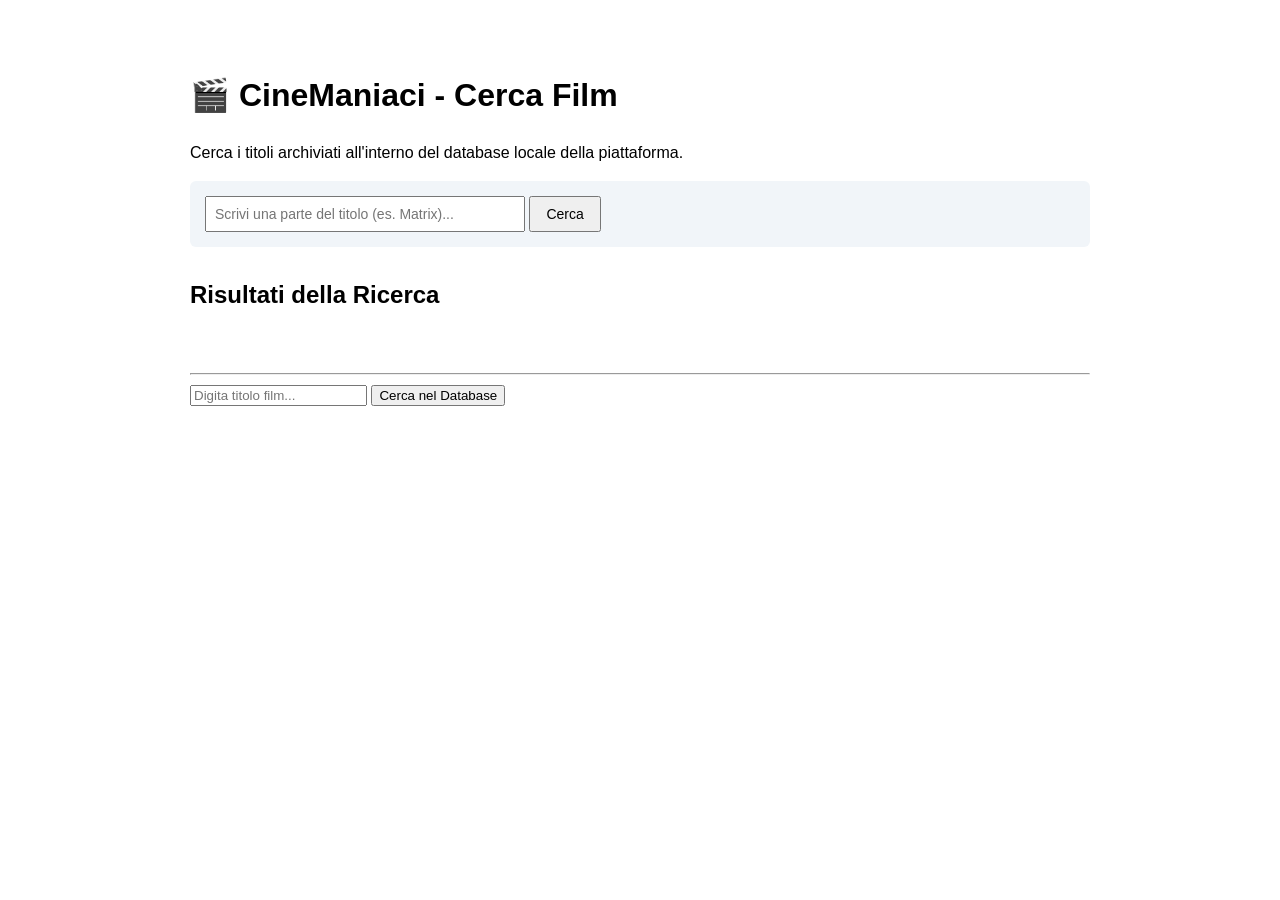
==== progetto/catalogo.html @ 9657b5c9 "ultimo aggiornamento alla 10" ====
<!DOCTYPE html>
<html lang="it">
<head>
    <meta charset="UTF-8">
    <meta name="viewport" content="width=device-width, initial-scale=1.0">
    <title>CineManiaci - Catalogo Locale</title>
</head>
<body style="font-family: sans-serif; max-width: 900px; margin: 30px auto; padding: 20px; line-height: 1.5;">
 
    <h1>🎬 CineManiaci - Cerca Film</h1>
    <p>Cerca i titoli archiviati all'interno del database locale della piattaforma.</p>
   
    <div style="margin-bottom: 30px; background: #f1f5f9; padding: 15px; border-radius: 6px;">
        <input type="text" id="campoCerca" placeholder="Scrivi una parte del titolo (es. Matrix)..." style="padding: 8px; width: 300px; font-size: 14px;">
        <button onclick="avviaRicerca()" style="padding: 8px 15px; font-size: 14px; cursor: pointer;">Cerca</button>
    </div>
 
    <h2>Risultati della Ricerca</h2>
    <div id="risultati" style="display: grid; grid-template-columns: repeat(3, 1fr); gap: 20px; margin-bottom: 40px;">
        </div>
 
    <hr>
 
    <div id="schedaFilm" style="display: none; background: #f0fdf4; border: 1px solid #bbf7d0; padding: 25px; border-radius: 8px;">
        <h2 id="schedaTitolo" style="color: #16a34a; margin-top: 0;"></h2>
        <p><b>Anno di Uscita:</b> <span id="schedaAnno"></span></p>
        <p><b>Trama del Film:</b></p>
        <p id="schedaTrama" style="font-style: italic; color: #374151;"></p>
    </div>
 
<input type="text" id="campoCerca" placeholder="Digita titolo film...">
<button onclick="avviaRicerca()">Cerca nel Database</button>
<!-- Contenitore in cui inietteremo le locandine e i bottoni -->
<div id="risultati" style="display: grid; grid-template-columns: repeat(3, 1fr); gap: 20px; margin-top:20px;"></div>
   
   <script>
        const API_URL = "https://effective-space-barnacle-qv775v5wqgpgfpr6-8000.app.github.dev";
 
        async function avviaRicerca() {
 
        // ✅ Leggo il testo ricercato dall’utente
        const keyword = document.getElementById("campoCerca").value;
 
        // Controllo campo vuoto
        if (!keyword.trim()) {
            alert("Inserisci un testo per la ricerca!");
            return;
        }
 
        try {
            // Nascondo la scheda precedente prima di mostrare i nuovi risultati
            document.getElementById("schedaFilm").style.display = "none";

            // ✅ Effettuo la chiamata al backend
            const response = await fetch(`${API_URL}/film/ricerca?keyword=${encodeURIComponent(keyword)}`);
            const risultati = await response.json();
 
            const contenitore = document.getElementById("risultati");
 
            // ✅ Pulisco i vecchi risultati
            contenitore.innerHTML = "";
 
            // ✅ Controllo se non ci sono risultati
            if (risultati.length === 0) {
                contenitore.innerHTML = "<p>Nessun film trovato.</p>";
                return;
            }
 
            // ✅ Ciclo l'array dei film
            risultati.forEach(film => {
 
                // ✅ Creo il div per ogni film
                const divFilm = document.createElement("div");
 
                divFilm.style.border = "1px solid #ccc";
                divFilm.style.padding = "10px";
                divFilm.style.borderRadius = "6px";
                divFilm.style.cursor = "pointer";
 
                // ✅ Preparo il contenuto
                divFilm.innerHTML = `
                    <h3>${film.titolo}</h3>
                    <p><b>Anno:</b> ${film.anno}</p>
                    <button onclick="apriScheda(${film.id})">Dettagli</button>
                `;
 
                // Click per aprire scheda
                divFilm.onclick = () => apriScheda(film.id);
 
                // ✅ Aggiungo al contenitore
                contenitore.appendChild(divFilm);
            });
 
        } catch (errore) {
            console.error("Errore:", errore);
            document.getElementById("risultati").innerHTML =
                "<p>Errore durante la ricerca.</p>";
        }
    }
    async function apriScheda(idFilm) {
        try {
            const response = await fetch(`${API_URL}/film/${idFilm}`);
            const film = await response.json();
 
            document.getElementById("schedaTitolo").textContent = film.titolo;
            document.getElementById("schedaAnno").textContent = film.anno;
            document.getElementById("schedaTrama").textContent = film.trama;
 
            document.getElementById("schedaFilm").style.display = "block";
        } catch (errore) {
            console.error("Errore:", errore);
            alert("Errore nel recupero dei dettagli del film.");
        }
    }
    </script>
</body>
</html>
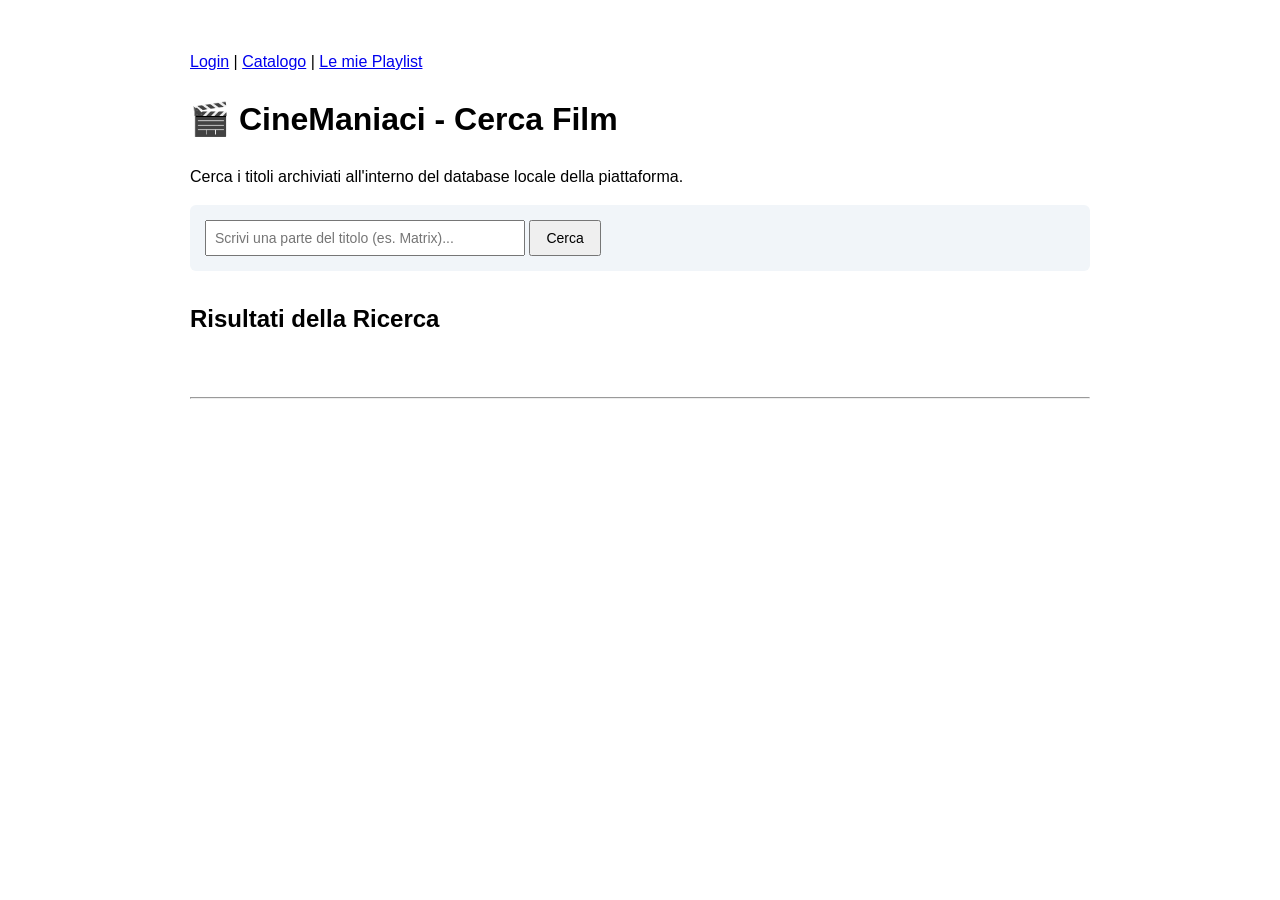
==== commit 487071b3: "1" ====
--- a/progetto/catalogo.html
+++ b/progetto/catalogo.html
@@ -6,7 +6,13 @@
     <title>CineManiaci - Catalogo Locale</title>
 </head>
 <body style="font-family: sans-serif; max-width: 900px; margin: 30px auto; padding: 20px; line-height: 1.5;">
- 
+
+    <nav style="margin-bottom: 20px;">
+        <a href="login.html">Login</a> |
+        <a href="catalogo.html">Catalogo</a> |
+        <a href="playlist.html">Le mie Playlist</a>
+    </nav>
+
     <h1>🎬 CineManiaci - Cerca Film</h1>
     <p>Cerca i titoli archiviati all'interno del database locale della piattaforma.</p>
    
@@ -23,18 +29,27 @@
  
     <div id="schedaFilm" style="display: none; background: #f0fdf4; border: 1px solid #bbf7d0; padding: 25px; border-radius: 8px;">
         <h2 id="schedaTitolo" style="color: #16a34a; margin-top: 0;"></h2>
+        <img id="schedaImmagine" src="" alt="Locandina del film" style="max-width: 220px; border-radius: 8px; margin-bottom: 15px; display: none;">
         <p><b>Anno di Uscita:</b> <span id="schedaAnno"></span></p>
         <p><b>Trama del Film:</b></p>
         <p id="schedaTrama" style="font-style: italic; color: #374151;"></p>
+
+        <hr>
+
+        <h3>📺 Video e Commenti</h3>
+        <div id="listaVideo" style="margin-bottom: 20px;"></div>
+
+        <div style="background: #e0f2fe; padding: 15px; border-radius: 6px;">
+            <h4 style="margin-top:0;">Aggiungi un video/recensione (richiede login)</h4>
+            <input type="text" id="nuovoVideoUrl" placeholder="Link YouTube" style="padding: 6px; width: 260px; margin-bottom: 6px;"><br>
+            <textarea id="nuovoVideoCommento" placeholder="Commento (opzionale)" style="padding: 6px; width: 260px; height: 50px; margin-bottom: 6px;"></textarea><br>
+            <button onclick="aggiungiVideo()" style="padding: 6px 12px; cursor:pointer;">Pubblica</button>
+        </div>
     </div>
- 
-<input type="text" id="campoCerca" placeholder="Digita titolo film...">
-<button onclick="avviaRicerca()">Cerca nel Database</button>
-<!-- Contenitore in cui inietteremo le locandine e i bottoni -->
-<div id="risultati" style="display: grid; grid-template-columns: repeat(3, 1fr); gap: 20px; margin-top:20px;"></div>
    
    <script>
         const API_URL = "https://effective-space-barnacle-qv775v5wqgpgfpr6-8000.app.github.dev";
+        let filmSelezionatoId = null;
  
         async function avviaRicerca() {
  
@@ -80,6 +95,7 @@
                 // ✅ Preparo il contenuto
                 divFilm.innerHTML = `
                     <h3>${film.titolo}</h3>
+                    ${film.url_locandina ? `<img src="${film.url_locandina}" alt="${film.titolo}" style="width: 100%; max-height: 220px; object-fit: cover; border-radius: 6px; margin-bottom: 8px;">` : ""}
                     <p><b>Anno:</b> ${film.anno}</p>
                     <button onclick="apriScheda(${film.id})">Dettagli</button>
                 `;
@@ -102,17 +118,100 @@
             const response = await fetch(`${API_URL}/film/${idFilm}`);
             const film = await response.json();
  
+            filmSelezionatoId = film.id;
+
             document.getElementById("schedaTitolo").textContent = film.titolo;
             document.getElementById("schedaAnno").textContent = film.anno;
             document.getElementById("schedaTrama").textContent = film.trama;
+
+            const immagine = document.getElementById("schedaImmagine");
+            if (film.url_locandina) {
+                immagine.src = film.url_locandina;
+                immagine.style.display = "block";
+            } else {
+                immagine.src = "";
+                immagine.style.display = "none";
+            }
  
             document.getElementById("schedaFilm").style.display = "block";
+
+            // Carico la lista dei video/commenti associati a questo film
+            await caricaVideo(idFilm);
         } catch (errore) {
             console.error("Errore:", errore);
             alert("Errore nel recupero dei dettagli del film.");
+        }
+    }
+
+    // Chiunque può leggere i video/commenti, senza bisogno del token
+    async function caricaVideo(idFilm) {
+        const contenitore = document.getElementById("listaVideo");
+        contenitore.innerHTML = "Caricamento...";
+
+        try {
+            const risposta = await fetch(`${API_URL}/film/${idFilm}/video`);
+            const video = await risposta.json();
+
+            if (video.length === 0) {
+                contenitore.innerHTML = "<p><i>Nessun video o commento ancora presente. Sii il primo!</i></p>";
+                return;
+            }
+
+            contenitore.innerHTML = "";
+            video.forEach(v => {
+                const divVideo = document.createElement("div");
+                divVideo.style.borderBottom = "1px solid #d1fae5";
+                divVideo.style.padding = "8px 0";
+                divVideo.innerHTML = `
+                    <a href="${v.url_video_youtube}" target="_blank">${v.url_video_youtube}</a>
+                    ${v.commento ? `<p style="margin: 4px 0 0 0;">${v.commento}</p>` : ""}
+                `;
+                contenitore.appendChild(divVideo);
+            });
+        } catch (errore) {
+            console.error("Errore:", errore);
+            contenitore.innerHTML = "<p>Errore nel caricamento dei video.</p>";
+        }
+    }
+
+    // Solo chi ha effettuato il login (possiede un token) può pubblicare
+    async function aggiungiVideo() {
+        const tokenSalvato = localStorage.getItem("session_token");
+
+        if (!tokenSalvato) {
+            alert("Devi prima effettuare il login per aggiungere un video o un commento!");
+            return;
+        }
+
+        const url = document.getElementById("nuovoVideoUrl").value;
+        const commento = document.getElementById("nuovoVideoCommento").value;
+
+        if (!url.trim()) {
+            alert("Inserisci un link YouTube valido!");
+            return;
+        }
+
+        try {
+            const risposta = await fetch(`${API_URL}/film/${filmSelezionatoId}/video?token=${tokenSalvato}`, {
+                method: "POST",
+                headers: { "Content-Type": "application/json" },
+                body: JSON.stringify({ url_video_youtube: url, commento: commento || null })
+            });
+
+            const dati = await risposta.json();
+
+            if (risposta.ok) {
+                document.getElementById("nuovoVideoUrl").value = "";
+                document.getElementById("nuovoVideoCommento").value = "";
+                await caricaVideo(filmSelezionatoId);
+            } else {
+                alert("Errore: " + dati.detail);
+            }
+        } catch (errore) {
+            console.error("Errore:", errore);
+            alert("Errore durante l'invio del video.");
         }
     }
     </script>
 </body>
 </html>
- 
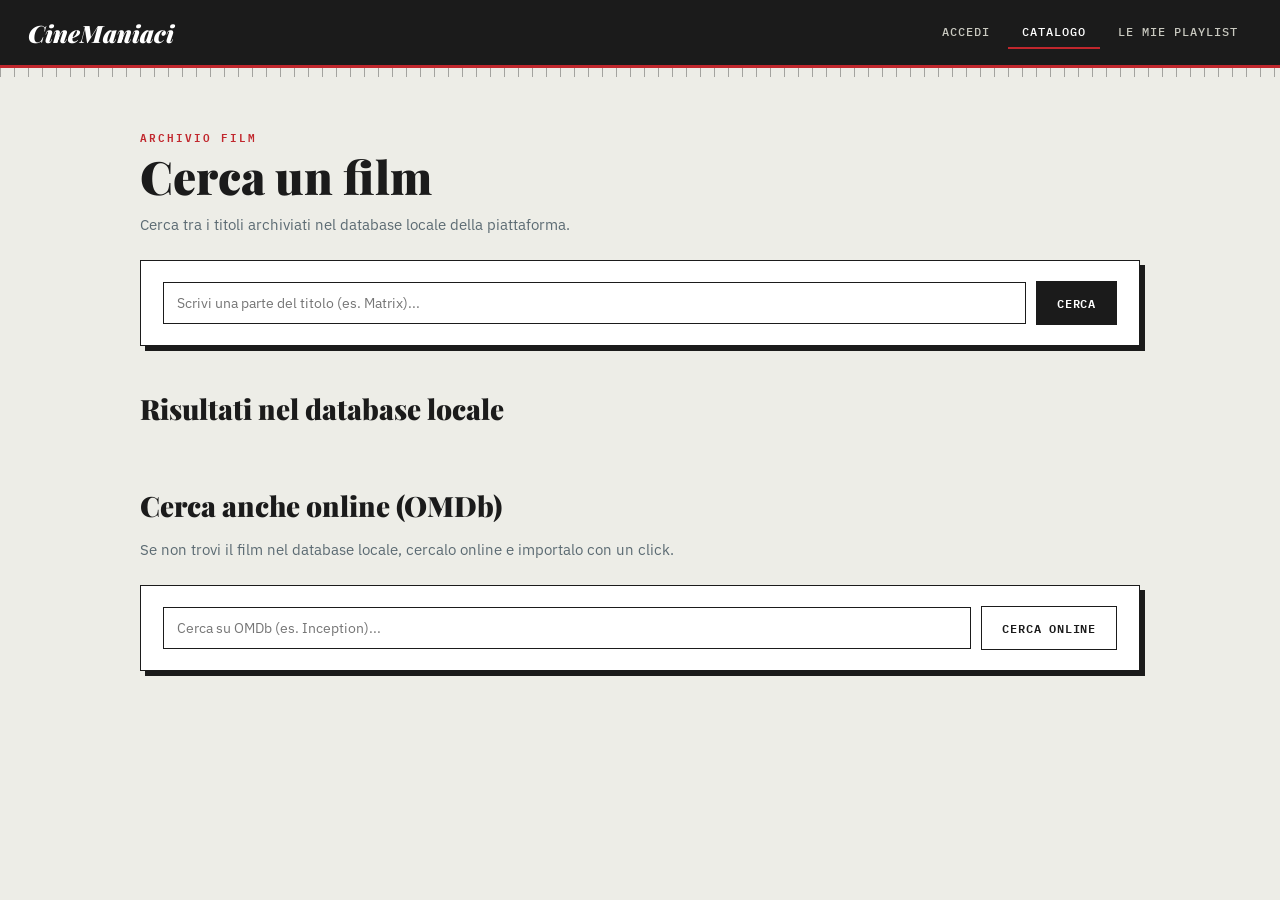
==== commit 1443dfd8: "quasi_finito2" ====
--- a/progetto/catalogo.html
+++ b/progetto/catalogo.html
@@ -3,215 +3,617 @@
 <head>
     <meta charset="UTF-8">
     <meta name="viewport" content="width=device-width, initial-scale=1.0">
-    <title>CineManiaci - Catalogo Locale</title>
+    <title>CineManiaci - Catalogo</title>
+    <style>
+        @import url('https://fonts.googleapis.com/css2?family=Playfair+Display:wght@700;900&family=IBM+Plex+Mono:wght@400;500;600&family=IBM+Plex+Sans:wght@400;500;600;700&display=swap');
+
+        :root {
+            --bg: #EDEDE7;
+            --card: #FFFFFF;
+            --ink: #1B1B1B;
+            --ink-muted: #5C6B73;
+            --red: #C1272D;
+            --sage: #4F7942;
+            --font-display: 'Playfair Display', serif;
+            --font-body: 'IBM Plex Sans', system-ui, sans-serif;
+            --font-mono: 'IBM Plex Mono', monospace;
+        }
+
+        * { box-sizing: border-box; }
+
+        body {
+            margin: 0;
+            background: var(--bg);
+            color: var(--ink);
+            font-family: var(--font-body);
+            min-height: 100vh;
+        }
+
+        .top-nav {
+            background: var(--ink);
+            border-bottom: 3px solid var(--red);
+            padding: 16px 28px;
+            display: flex;
+            align-items: center;
+            justify-content: space-between;
+            flex-wrap: wrap;
+            gap: 12px;
+            position: sticky;
+            top: 0;
+            z-index: 10;
+        }
+
+        .brand {
+            font-family: var(--font-display);
+            font-style: italic;
+            font-weight: 900;
+            font-size: 24px;
+            color: #fff;
+        }
+
+        .nav-links { display: flex; gap: 4px; }
+
+        .nav-links a {
+            font-family: var(--font-mono);
+            font-weight: 500;
+            font-size: 11.5px;
+            letter-spacing: 1px;
+            text-transform: uppercase;
+            color: #C9C9C0;
+            text-decoration: none;
+            padding: 8px 14px;
+            border-bottom: 2px solid transparent;
+            transition: all .15s;
+        }
+
+        .nav-links a:hover, .nav-links a.active {
+            color: #fff;
+            border-bottom-color: var(--red);
+        }
+
+        .ruler-divider {
+            height: 9px;
+            background-image: repeating-linear-gradient(90deg, var(--ink) 0 1px, transparent 1px 14px);
+            opacity: 0.35;
+        }
+
+        main {
+            max-width: 1040px;
+            margin: 0 auto;
+            padding: 50px 20px 90px;
+        }
+
+        .eyebrow {
+            font-family: var(--font-mono);
+            text-transform: uppercase;
+            letter-spacing: 2px;
+            font-size: 11px;
+            color: var(--red);
+            margin-bottom: 6px;
+            font-weight: 600;
+        }
+
+        .page-title {
+            font-family: var(--font-display);
+            font-weight: 900;
+            font-size: 46px;
+            line-height: 1.05;
+            margin: 0 0 8px;
+        }
+
+        .page-sub {
+            color: var(--ink-muted);
+            font-size: 14.5px;
+            margin-bottom: 26px;
+        }
+
+        .search-bar {
+            background: var(--card);
+            border: 1px solid var(--ink);
+            box-shadow: 5px 5px 0 var(--ink);
+            padding: 20px 22px;
+            display: flex;
+            flex-wrap: wrap;
+            gap: 10px;
+            align-items: center;
+            margin-bottom: 36px;
+        }
+
+        input, textarea {
+            background: #fff;
+            border: 1px solid var(--ink);
+            color: var(--ink);
+            padding: 11px 13px;
+            border-radius: 0;
+            font-family: var(--font-body);
+            font-size: 14px;
+        }
+
+        input:focus, textarea:focus {
+            outline: 2px solid var(--red);
+            outline-offset: 1px;
+        }
+
+        .search-bar input { flex: 1 1 260px; }
+
+        .btn {
+            font-family: var(--font-mono);
+            text-transform: uppercase;
+            font-weight: 600;
+            font-size: 11.5px;
+            letter-spacing: 0.8px;
+            padding: 11px 20px;
+            border: 1px solid var(--ink);
+            border-radius: 0;
+            cursor: pointer;
+            background: var(--ink);
+            color: #fff;
+            transition: all .15s;
+            white-space: nowrap;
+        }
+
+        .btn:hover { background: var(--red); border-color: var(--red); }
+
+        .btn-outline { background: transparent; color: var(--ink); }
+        .btn-outline:hover { background: var(--ink); color: #fff; }
+
+        .btn-sm { padding: 7px 13px; font-size: 10.5px; }
+
+        h2.section-title {
+            font-family: var(--font-display);
+            font-weight: 900;
+            font-size: 28px;
+            margin: 44px 0 16px;
+        }
+
+        .film-grid {
+            display: grid;
+            grid-template-columns: repeat(auto-fill, minmax(190px, 1fr));
+            gap: 30px 22px;
+        }
+
+        .film-card {
+            background: var(--card);
+            border: 1px solid var(--ink);
+            box-shadow: 5px 5px 0 var(--ink);
+            padding: 12px;
+            cursor: pointer;
+            position: relative;
+            transition: transform .15s, box-shadow .15s;
+        }
+
+        .film-card:hover {
+            transform: translate(-3px, -3px);
+            box-shadow: 8px 8px 0 var(--red);
+        }
+
+        .frame-tag {
+            position: absolute;
+            top: -10px;
+            left: -10px;
+            background: var(--ink);
+            color: #fff;
+            font-family: var(--font-mono);
+            font-size: 10.5px;
+            font-weight: 600;
+            padding: 3px 7px;
+        }
+
+        .film-card img {
+            width: 100%;
+            aspect-ratio: 2 / 3;
+            object-fit: cover;
+            margin-bottom: 10px;
+            background: #E4E4DC;
+            display: block;
+        }
+
+        .film-card h3 {
+            font-family: var(--font-body);
+            font-size: 14.5px;
+            font-weight: 700;
+            margin: 0 0 4px;
+        }
+
+        .film-card .year {
+            font-family: var(--font-mono);
+            font-size: 12px;
+            color: var(--ink-muted);
+        }
+
+        .empty-note {
+            color: var(--ink-muted);
+            font-style: italic;
+            font-size: 14px;
+        }
+
+        .ticket {
+            background: var(--card);
+            border: 1px solid var(--ink);
+            box-shadow: 7px 7px 0 var(--ink);
+            padding: 30px;
+            margin-top: 40px;
+            display: none;
+        }
+
+        .ticket-top {
+            display: flex;
+            gap: 24px;
+            flex-wrap: wrap;
+            border-bottom: 2px dashed var(--ink);
+            padding-bottom: 22px;
+            margin-bottom: 22px;
+        }
+
+        .ticket-top img {
+            width: 150px;
+            aspect-ratio: 2/3;
+            object-fit: cover;
+            flex-shrink: 0;
+            background: #E4E4DC;
+        }
+
+        .ticket-top h2 {
+            font-family: var(--font-display);
+            font-weight: 900;
+            font-size: 32px;
+            margin: 0 0 8px;
+        }
+
+        .ticket-top .meta {
+            font-family: var(--font-mono);
+            color: var(--ink-muted);
+            font-size: 12.5px;
+            margin-bottom: 12px;
+            text-transform: uppercase;
+            letter-spacing: 0.5px;
+        }
+
+        .ticket-top .plot {
+            font-size: 14.5px;
+            line-height: 1.65;
+            color: var(--ink);
+        }
+
+        h3.sub-title {
+            font-family: var(--font-display);
+            font-weight: 700;
+            font-size: 20px;
+            margin: 0 0 14px;
+        }
+
+        .video-item {
+            border-bottom: 1px solid #D8D8CE;
+            padding: 12px 0;
+        }
+
+        .video-item a {
+            color: var(--red);
+            font-family: var(--font-mono);
+            font-weight: 600;
+            font-size: 13.5px;
+            text-decoration: none;
+        }
+
+        .video-item a:hover { text-decoration: underline; }
+
+        .video-item p {
+            margin: 6px 0 0;
+            font-size: 14px;
+            color: var(--ink);
+        }
+
+        .add-video-box {
+            background: var(--bg);
+            border: 1px solid var(--ink);
+            padding: 18px;
+            margin-top: 18px;
+        }
+
+        .add-video-box textarea {
+            width: 100%;
+            height: 60px;
+            margin: 8px 0 10px;
+            resize: vertical;
+        }
+
+        .add-video-box input { width: 100%; margin-bottom: 8px; }
+
+        .external-card {
+            display: flex;
+            gap: 12px;
+            align-items: center;
+            background: var(--card);
+            border: 1px solid var(--ink);
+            padding: 10px 14px;
+            margin-bottom: 10px;
+        }
+
+        .external-card img {
+            width: 44px;
+            height: 64px;
+            object-fit: cover;
+            background: #E4E4DC;
+            flex-shrink: 0;
+        }
+
+        .external-card .info { flex: 1; }
+        .external-card .info strong { font-size: 14px; }
+        .external-card .info span {
+            display: block;
+            font-family: var(--font-mono);
+            font-size: 11.5px;
+            color: var(--ink-muted);
+            margin-top: 2px;
+        }
+    </style>
 </head>
-<body style="font-family: sans-serif; max-width: 900px; margin: 30px auto; padding: 20px; line-height: 1.5;">
-
-    <nav style="margin-bottom: 20px;">
-        <a href="login.html">Login</a> |
-        <a href="catalogo.html">Catalogo</a> |
-        <a href="playlist.html">Le mie Playlist</a>
+<body>
+
+    <nav class="top-nav">
+        <span class="brand">CineManiaci</span>
+        <div class="nav-links">
+            <a href="login.html">Accedi</a>
+            <a href="catalogo.html" class="active">Catalogo</a>
+            <a href="playlist.html">Le mie Playlist</a>
+        </div>
     </nav>
-
-    <h1>🎬 CineManiaci - Cerca Film</h1>
-    <p>Cerca i titoli archiviati all'interno del database locale della piattaforma.</p>
-   
-    <div style="margin-bottom: 30px; background: #f1f5f9; padding: 15px; border-radius: 6px;">
-        <input type="text" id="campoCerca" placeholder="Scrivi una parte del titolo (es. Matrix)..." style="padding: 8px; width: 300px; font-size: 14px;">
-        <button onclick="avviaRicerca()" style="padding: 8px 15px; font-size: 14px; cursor: pointer;">Cerca</button>
-    </div>
- 
-    <h2>Risultati della Ricerca</h2>
-    <div id="risultati" style="display: grid; grid-template-columns: repeat(3, 1fr); gap: 20px; margin-bottom: 40px;">
+    <div class="ruler-divider"></div>
+
+    <main>
+        <div class="eyebrow">Archivio film</div>
+        <h1 class="page-title">Cerca un film</h1>
+        <p class="page-sub">Cerca tra i titoli archiviati nel database locale della piattaforma.</p>
+
+        <div class="search-bar">
+            <input type="text" id="campoCerca" placeholder="Scrivi una parte del titolo (es. Matrix)...">
+            <button class="btn" onclick="avviaRicerca()">Cerca</button>
         </div>
- 
-    <hr>
- 
-    <div id="schedaFilm" style="display: none; background: #f0fdf4; border: 1px solid #bbf7d0; padding: 25px; border-radius: 8px;">
-        <h2 id="schedaTitolo" style="color: #16a34a; margin-top: 0;"></h2>
-        <img id="schedaImmagine" src="" alt="Locandina del film" style="max-width: 220px; border-radius: 8px; margin-bottom: 15px; display: none;">
-        <p><b>Anno di Uscita:</b> <span id="schedaAnno"></span></p>
-        <p><b>Trama del Film:</b></p>
-        <p id="schedaTrama" style="font-style: italic; color: #374151;"></p>
-
-        <hr>
-
-        <h3>📺 Video e Commenti</h3>
-        <div id="listaVideo" style="margin-bottom: 20px;"></div>
-
-        <div style="background: #e0f2fe; padding: 15px; border-radius: 6px;">
-            <h4 style="margin-top:0;">Aggiungi un video/recensione (richiede login)</h4>
-            <input type="text" id="nuovoVideoUrl" placeholder="Link YouTube" style="padding: 6px; width: 260px; margin-bottom: 6px;"><br>
-            <textarea id="nuovoVideoCommento" placeholder="Commento (opzionale)" style="padding: 6px; width: 260px; height: 50px; margin-bottom: 6px;"></textarea><br>
-            <button onclick="aggiungiVideo()" style="padding: 6px 12px; cursor:pointer;">Pubblica</button>
+
+        <h2 class="section-title">Risultati nel database locale</h2>
+        <div id="risultati" class="film-grid"></div>
+
+        <div id="schedaFilm" class="ticket">
+            <div class="ticket-top">
+                <img id="schedaImmagine" src="" alt="Locandina del film" style="display:none;">
+                <div>
+                    <h2 id="schedaTitolo"></h2>
+                    <div class="meta">Anno di uscita — <span id="schedaAnno"></span></div>
+                    <p class="plot" id="schedaTrama"></p>
+                </div>
+            </div>
+
+            <h3 class="sub-title">Video e commenti</h3>
+            <div id="listaVideo"></div>
+
+            <div class="add-video-box">
+                <h3 class="sub-title" style="font-size:16px;">Aggiungi un video o una recensione (richiede login)</h3>
+                <input type="text" id="nuovoVideoUrl" placeholder="Link YouTube">
+                <textarea id="nuovoVideoCommento" placeholder="Commento (opzionale)"></textarea>
+                <button class="btn" onclick="aggiungiVideo()">Pubblica</button>
+            </div>
         </div>
-    </div>
-   
-   <script>
+
+        <h2 class="section-title">Cerca anche online (OMDb)</h2>
+        <p class="page-sub">Se non trovi il film nel database locale, cercalo online e importalo con un click.</p>
+        <div class="search-bar">
+            <input type="text" id="campoCercaEsterno" placeholder="Cerca su OMDb (es. Inception)...">
+            <button class="btn btn-outline" onclick="avviaRicercaEsterna()">Cerca online</button>
+        </div>
+        <div id="risultatiEsterni"></div>
+    </main>
+
+    <script>
         const API_URL = "https://effective-space-barnacle-qv775v5wqgpgfpr6-8000.app.github.dev";
         let filmSelezionatoId = null;
- 
+
         async function avviaRicerca() {
- 
-        // ✅ Leggo il testo ricercato dall’utente
-        const keyword = document.getElementById("campoCerca").value;
- 
-        // Controllo campo vuoto
-        if (!keyword.trim()) {
-            alert("Inserisci un testo per la ricerca!");
-            return;
-        }
- 
-        try {
-            // Nascondo la scheda precedente prima di mostrare i nuovi risultati
-            document.getElementById("schedaFilm").style.display = "none";
-
-            // ✅ Effettuo la chiamata al backend
-            const response = await fetch(`${API_URL}/film/ricerca?keyword=${encodeURIComponent(keyword)}`);
-            const risultati = await response.json();
- 
-            const contenitore = document.getElementById("risultati");
- 
-            // ✅ Pulisco i vecchi risultati
-            contenitore.innerHTML = "";
- 
-            // ✅ Controllo se non ci sono risultati
-            if (risultati.length === 0) {
-                contenitore.innerHTML = "<p>Nessun film trovato.</p>";
+            const keyword = document.getElementById("campoCerca").value;
+
+            if (!keyword.trim()) {
+                alert("Inserisci un testo per la ricerca!");
                 return;
             }
- 
-            // ✅ Ciclo l'array dei film
-            risultati.forEach(film => {
- 
-                // ✅ Creo il div per ogni film
-                const divFilm = document.createElement("div");
- 
-                divFilm.style.border = "1px solid #ccc";
-                divFilm.style.padding = "10px";
-                divFilm.style.borderRadius = "6px";
-                divFilm.style.cursor = "pointer";
- 
-                // ✅ Preparo il contenuto
-                divFilm.innerHTML = `
-                    <h3>${film.titolo}</h3>
-                    ${film.url_locandina ? `<img src="${film.url_locandina}" alt="${film.titolo}" style="width: 100%; max-height: 220px; object-fit: cover; border-radius: 6px; margin-bottom: 8px;">` : ""}
-                    <p><b>Anno:</b> ${film.anno}</p>
-                    <button onclick="apriScheda(${film.id})">Dettagli</button>
-                `;
- 
-                // Click per aprire scheda
-                divFilm.onclick = () => apriScheda(film.id);
- 
-                // ✅ Aggiungo al contenitore
-                contenitore.appendChild(divFilm);
-            });
- 
-        } catch (errore) {
-            console.error("Errore:", errore);
-            document.getElementById("risultati").innerHTML =
-                "<p>Errore durante la ricerca.</p>";
-        }
-    }
-    async function apriScheda(idFilm) {
-        try {
-            const response = await fetch(`${API_URL}/film/${idFilm}`);
-            const film = await response.json();
- 
-            filmSelezionatoId = film.id;
-
-            document.getElementById("schedaTitolo").textContent = film.titolo;
-            document.getElementById("schedaAnno").textContent = film.anno;
-            document.getElementById("schedaTrama").textContent = film.trama;
-
-            const immagine = document.getElementById("schedaImmagine");
-            if (film.url_locandina) {
-                immagine.src = film.url_locandina;
-                immagine.style.display = "block";
-            } else {
-                immagine.src = "";
-                immagine.style.display = "none";
-            }
- 
-            document.getElementById("schedaFilm").style.display = "block";
-
-            // Carico la lista dei video/commenti associati a questo film
-            await caricaVideo(idFilm);
-        } catch (errore) {
-            console.error("Errore:", errore);
-            alert("Errore nel recupero dei dettagli del film.");
-        }
-    }
-
-    // Chiunque può leggere i video/commenti, senza bisogno del token
-    async function caricaVideo(idFilm) {
-        const contenitore = document.getElementById("listaVideo");
-        contenitore.innerHTML = "Caricamento...";
-
-        try {
-            const risposta = await fetch(`${API_URL}/film/${idFilm}/video`);
-            const video = await risposta.json();
-
-            if (video.length === 0) {
-                contenitore.innerHTML = "<p><i>Nessun video o commento ancora presente. Sii il primo!</i></p>";
+
+            try {
+                document.getElementById("schedaFilm").style.display = "none";
+
+                const response = await fetch(`${API_URL}/film/ricerca?keyword=${encodeURIComponent(keyword)}`);
+                const risultati = await response.json();
+
+                const contenitore = document.getElementById("risultati");
+                contenitore.innerHTML = "";
+
+                if (risultati.length === 0) {
+                    contenitore.innerHTML = "<p class='empty-note'>Nessun film trovato nel database locale.</p>";
+                    return;
+                }
+
+                risultati.forEach((film, indice) => {
+                    const divFilm = document.createElement("div");
+                    divFilm.className = "film-card";
+                    const numero = String(indice + 1).padStart(2, "0");
+                    divFilm.innerHTML = `
+                        <span class="frame-tag">No. ${numero}</span>
+                        ${film.url_locandina ? `<img src="${film.url_locandina}" alt="${film.titolo}">` : `<div style="aspect-ratio:2/3; background:#E4E4DC; margin-bottom:10px;"></div>`}
+                        <h3>${film.titolo}</h3>
+                        <div class="year">${film.anno || ""}</div>
+                    `;
+                    divFilm.onclick = () => apriScheda(film.id);
+                    contenitore.appendChild(divFilm);
+                });
+
+            } catch (errore) {
+                console.error("Errore:", errore);
+                document.getElementById("risultati").innerHTML = "<p class='empty-note'>Errore durante la ricerca.</p>";
+            }
+        }
+
+        async function apriScheda(idFilm) {
+            try {
+                const response = await fetch(`${API_URL}/film/${idFilm}`);
+                const film = await response.json();
+
+                filmSelezionatoId = film.id;
+
+                document.getElementById("schedaTitolo").textContent = film.titolo;
+                document.getElementById("schedaAnno").textContent = film.anno;
+                document.getElementById("schedaTrama").textContent = film.trama;
+
+                const immagine = document.getElementById("schedaImmagine");
+                if (film.url_locandina) {
+                    immagine.src = film.url_locandina;
+                    immagine.style.display = "block";
+                } else {
+                    immagine.src = "";
+                    immagine.style.display = "none";
+                }
+
+                document.getElementById("schedaFilm").style.display = "block";
+                document.getElementById("schedaFilm").scrollIntoView({ behavior: "smooth", block: "start" });
+
+                await caricaVideo(idFilm);
+            } catch (errore) {
+                console.error("Errore:", errore);
+                alert("Errore nel recupero dei dettagli del film.");
+            }
+        }
+
+        async function caricaVideo(idFilm) {
+            const contenitore = document.getElementById("listaVideo");
+            contenitore.innerHTML = "Caricamento...";
+
+            try {
+                const risposta = await fetch(`${API_URL}/film/${idFilm}/video`);
+                const video = await risposta.json();
+
+                if (video.length === 0) {
+                    contenitore.innerHTML = "<p class='empty-note'>Nessun video o commento ancora presente. Sii il primo!</p>";
+                    return;
+                }
+
+                contenitore.innerHTML = "";
+                video.forEach(v => {
+                    const divVideo = document.createElement("div");
+                    divVideo.className = "video-item";
+                    divVideo.innerHTML = `
+                        <a href="${v.url_video_youtube}" target="_blank">${v.url_video_youtube}</a>
+                        ${v.commento ? `<p>${v.commento}</p>` : ""}
+                    `;
+                    contenitore.appendChild(divVideo);
+                });
+            } catch (errore) {
+                console.error("Errore:", errore);
+                contenitore.innerHTML = "<p class='empty-note'>Errore nel caricamento dei video.</p>";
+            }
+        }
+
+        async function aggiungiVideo() {
+            const tokenSalvato = localStorage.getItem("session_token");
+
+            if (!tokenSalvato) {
+                alert("Devi prima effettuare il login per aggiungere un video o un commento!");
                 return;
             }
 
-            contenitore.innerHTML = "";
-            video.forEach(v => {
-                const divVideo = document.createElement("div");
-                divVideo.style.borderBottom = "1px solid #d1fae5";
-                divVideo.style.padding = "8px 0";
-                divVideo.innerHTML = `
-                    <a href="${v.url_video_youtube}" target="_blank">${v.url_video_youtube}</a>
-                    ${v.commento ? `<p style="margin: 4px 0 0 0;">${v.commento}</p>` : ""}
-                `;
-                contenitore.appendChild(divVideo);
-            });
-        } catch (errore) {
-            console.error("Errore:", errore);
-            contenitore.innerHTML = "<p>Errore nel caricamento dei video.</p>";
-        }
-    }
-
-    // Solo chi ha effettuato il login (possiede un token) può pubblicare
-    async function aggiungiVideo() {
-        const tokenSalvato = localStorage.getItem("session_token");
-
-        if (!tokenSalvato) {
-            alert("Devi prima effettuare il login per aggiungere un video o un commento!");
-            return;
-        }
-
-        const url = document.getElementById("nuovoVideoUrl").value;
-        const commento = document.getElementById("nuovoVideoCommento").value;
-
-        if (!url.trim()) {
-            alert("Inserisci un link YouTube valido!");
-            return;
-        }
-
-        try {
-            const risposta = await fetch(`${API_URL}/film/${filmSelezionatoId}/video?token=${tokenSalvato}`, {
-                method: "POST",
-                headers: { "Content-Type": "application/json" },
-                body: JSON.stringify({ url_video_youtube: url, commento: commento || null })
-            });
-
-            const dati = await risposta.json();
-
-            if (risposta.ok) {
-                document.getElementById("nuovoVideoUrl").value = "";
-                document.getElementById("nuovoVideoCommento").value = "";
-                await caricaVideo(filmSelezionatoId);
-            } else {
-                alert("Errore: " + dati.detail);
-            }
-        } catch (errore) {
-            console.error("Errore:", errore);
-            alert("Errore durante l'invio del video.");
-        }
-    }
+            const url = document.getElementById("nuovoVideoUrl").value;
+            const commento = document.getElementById("nuovoVideoCommento").value;
+
+            if (!url.trim()) {
+                alert("Inserisci un link YouTube valido!");
+                return;
+            }
+
+            try {
+                const risposta = await fetch(`${API_URL}/film/${filmSelezionatoId}/video?token=${tokenSalvato}`, {
+                    method: "POST",
+                    headers: { "Content-Type": "application/json" },
+                    body: JSON.stringify({ url_video_youtube: url, commento: commento || null })
+                });
+
+                const dati = await risposta.json();
+
+                if (risposta.ok) {
+                    document.getElementById("nuovoVideoUrl").value = "";
+                    document.getElementById("nuovoVideoCommento").value = "";
+                    await caricaVideo(filmSelezionatoId);
+                } else {
+                    alert("Errore: " + dati.detail);
+                }
+            } catch (errore) {
+                console.error("Errore:", errore);
+                alert("Errore durante l'invio del video.");
+            }
+        }
+
+        async function avviaRicercaEsterna() {
+            const keyword = document.getElementById("campoCercaEsterno").value;
+            const contenitore = document.getElementById("risultatiEsterni");
+
+            if (!keyword.trim()) {
+                alert("Inserisci un testo per la ricerca online!");
+                return;
+            }
+
+            contenitore.innerHTML = "Ricerca in corso...";
+
+            try {
+                const risposta = await fetch(`${API_URL}/film/esterni?keyword=${encodeURIComponent(keyword)}`);
+                const risultati = await risposta.json();
+
+                if (!risposta.ok) {
+                    contenitore.innerHTML = `<p class="empty-note">Errore: ${risultati.detail}</p>`;
+                    return;
+                }
+
+                if (risultati.length === 0) {
+                    contenitore.innerHTML = "<p class='empty-note'>Nessun risultato trovato online.</p>";
+                    return;
+                }
+
+                contenitore.innerHTML = "";
+                risultati.forEach(film => {
+                    const div = document.createElement("div");
+                    div.className = "external-card";
+                    const poster = (film.poster && film.poster !== "N/A") ? film.poster : "";
+                    div.innerHTML = `
+                        ${poster ? `<img src="${poster}" alt="${film.titolo}">` : `<div style="width:44px;height:64px;background:#E4E4DC;"></div>`}
+                        <div class="info">
+                            <strong>${film.titolo}</strong>
+                            <span>${film.anno} — ${film.tipo}</span>
+                        </div>
+                        <button class="btn btn-outline btn-sm" onclick="importaFilmEsterno('${film.imdb_id}')">Importa</button>
+                    `;
+                    contenitore.appendChild(div);
+                });
+            } catch (errore) {
+                console.error("Errore:", errore);
+                contenitore.innerHTML = "<p class='empty-note'>Errore durante la ricerca online.</p>";
+            }
+        }
+
+        async function importaFilmEsterno(imdbId) {
+            try {
+                const risposta = await fetch(`${API_URL}/film/esterni/importa`, {
+                    method: "POST",
+                    headers: { "Content-Type": "application/json" },
+                    body: JSON.stringify({ imdb_id: imdbId })
+                });
+
+                const dati = await risposta.json();
+
+                if (risposta.ok) {
+                    alert(dati.gia_esistente ? "Il film era già presente nel database locale." : `"${dati.titolo}" importato con successo nel database locale!`);
+                    document.getElementById("campoCerca").value = dati.titolo;
+                    await avviaRicerca();
+                } else {
+                    alert("Errore: " + dati.detail);
+                }
+            } catch (errore) {
+                console.error("Errore:", errore);
+                alert("Errore durante l'importazione del film.");
+            }
+        }
     </script>
 </body>
 </html>
